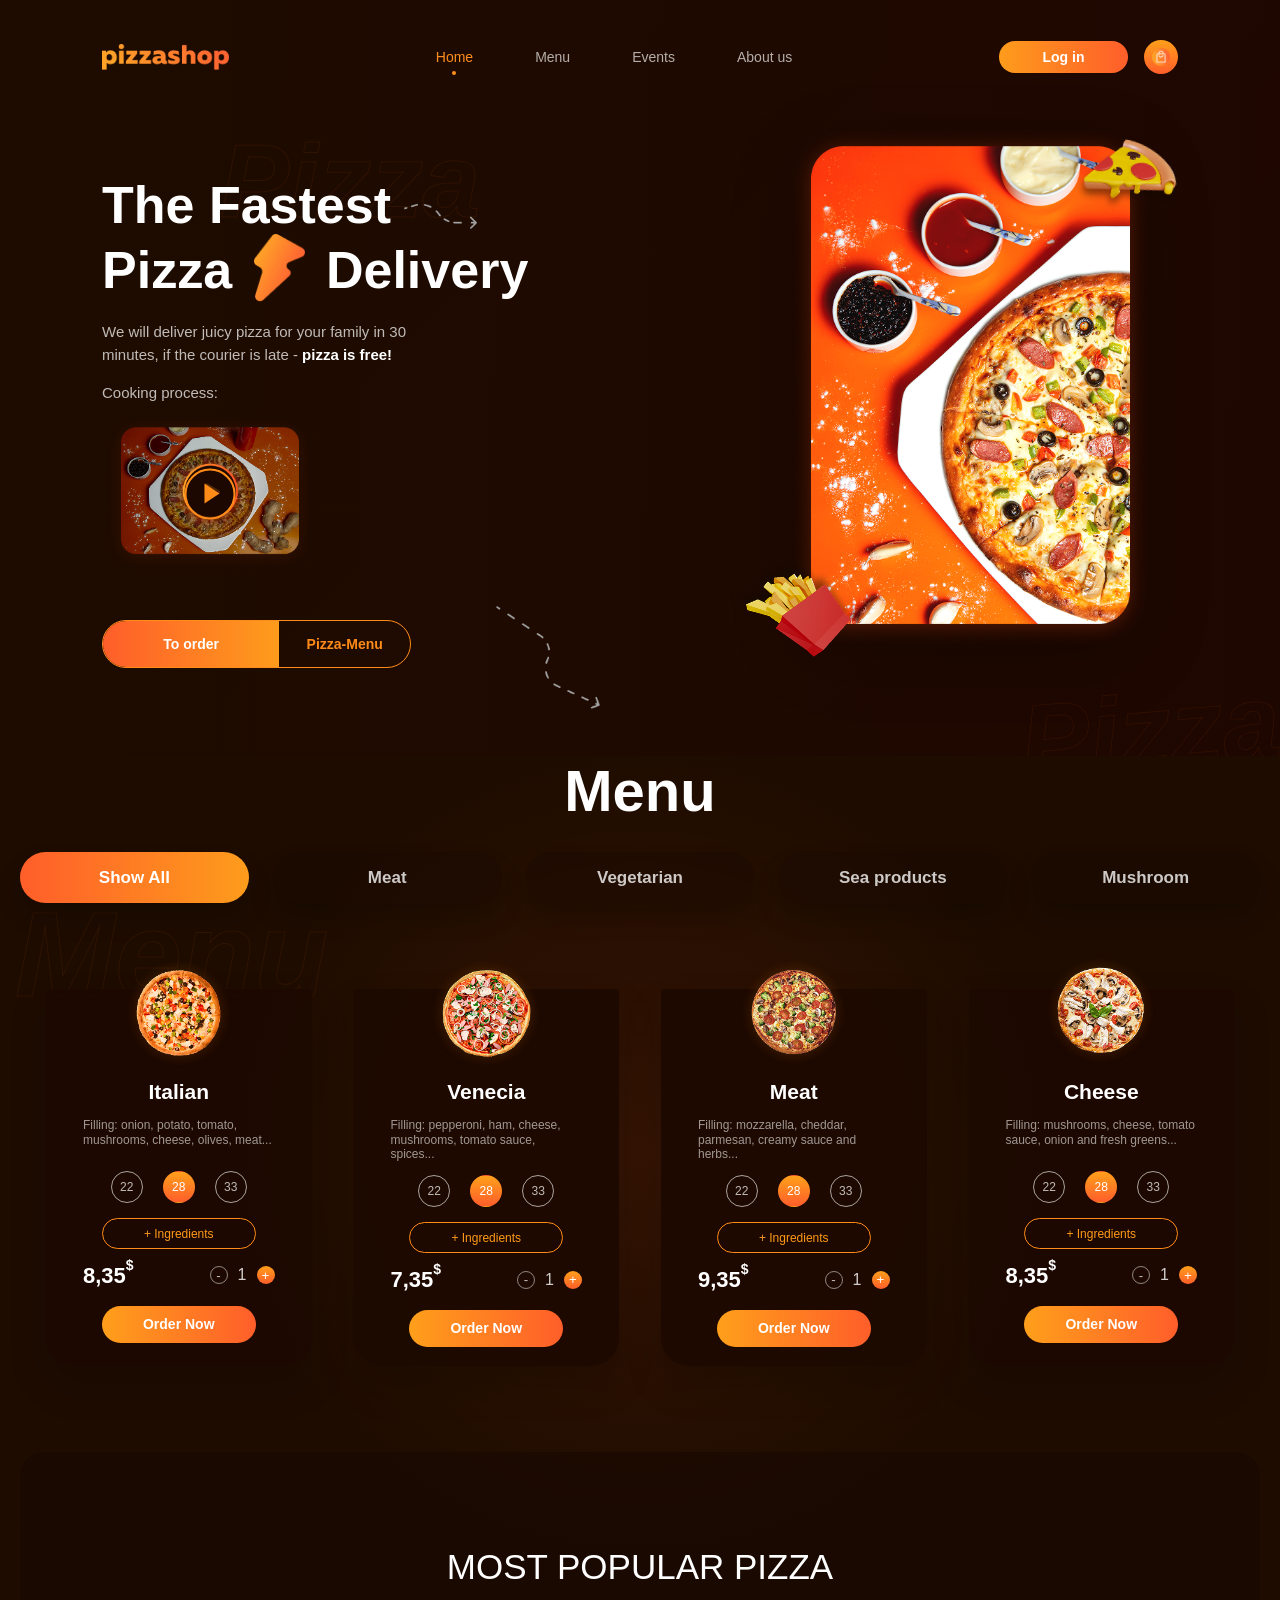
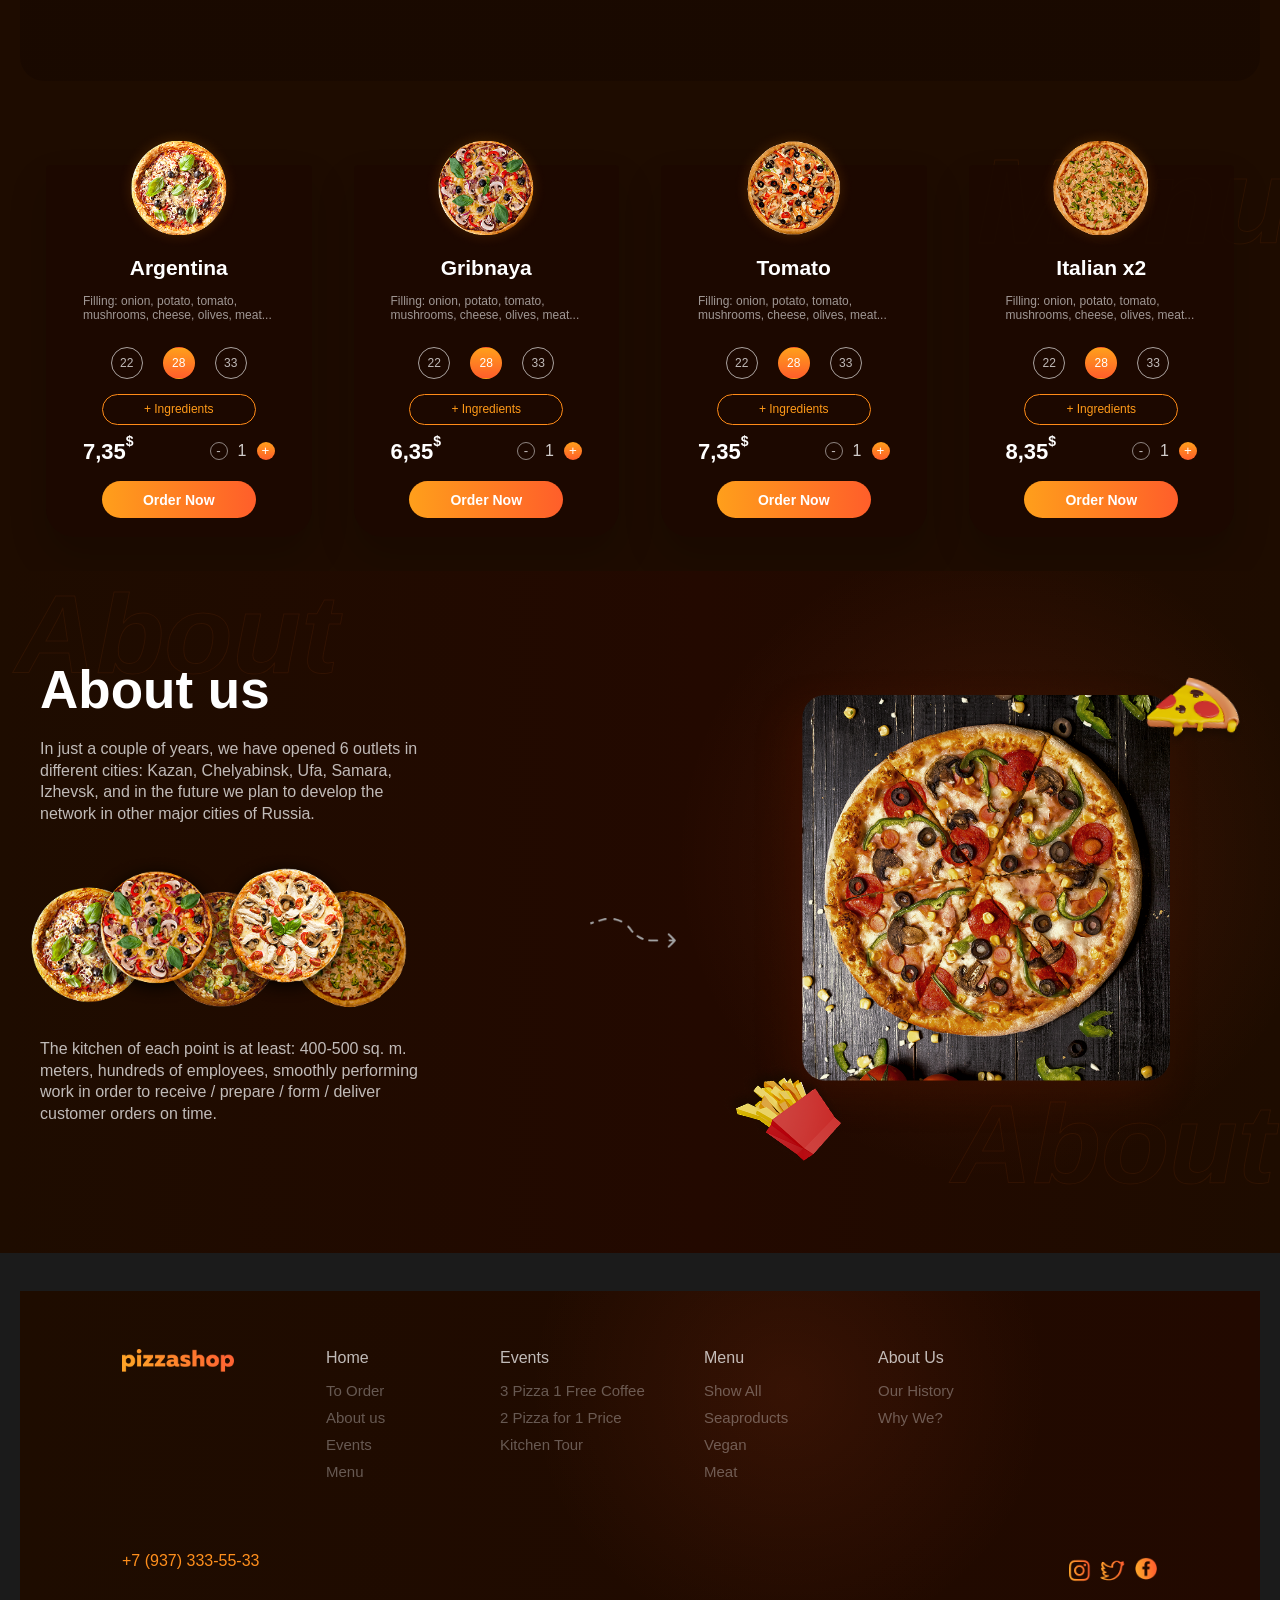
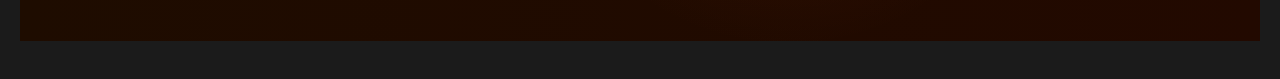
==== index.html @ 144c1cf9 "first commit" ====
<!DOCTYPE html>
<html lang="en">
<head>
    <meta charset="UTF-8">
    <meta name="viewport" content="width=device-width, initial-scale=1.0">
    <title>Pizzashop</title>
    <link rel="stylesheet" href="style.css">
</head>
<body>
    <section class="hero">
        <div class="container">
            <header class="header">
                <a href="#" aria-label="Pizzashop">
                    <img class="logo" src="img/pizzashop.png" alt="pizzashop">
                </a>

                <nav class="nav" aria-label="Main menu">
                    <a class="active" href="#">Home</a>
                    <a href="#menu">Menu</a>
                    <a href="#">Events</a>
                    <a href="#about">About us</a>
                </nav>

                <div class="actions">
                    <button class="login" type="button">Log in</button>
                    <a class="cart-btn" href="#" aria-label="Cart">
                        <img src="img/cart.png" alt="">
                    </a>
                </div>
            </header>

            <div class="hero-content">
                <div class="copy">
                    <h1>
                        The Fastest<br>
                        Pizza
                        <img class="bolt" src="img/Lightning.png" alt="">
                        Delivery
                    </h1>

                    <p class="desc">
                        We will deliver juicy pizza for your family in 30 minutes,
                        if the courier is late - <strong>pizza is free!</strong>
                    </p>

                    <p class="label">Cooking process:</p>

                    <div class="video-card">
                        <img src="img/video.png.png" alt="Cooking process preview">
                        <span class="play" aria-hidden="true"></span>
                    </div>

                    <div class="cta" aria-label="Order links">
                        <a class="primary" href="#">To order</a>
                        <a href="#">Pizza-Menu</a>
                    </div>
                </div>

                <div class="visual" aria-hidden="true">
                    <img class="banner" src="img/baner.png" alt="">
                    <img class="pizza-slice" src="img/pizza.png" alt="">
                    <img class="fries" src="img/fries.png" alt="">
                    <img class="dash-top" src="img/vector2.png" alt="">
                    <img class="dash-bottom" src="img/vector.png" alt="">
                </div>
            </div>
        </div>
    </section>

    <section class="menu" id="menu">
        <div class="container">
            <h2 class="section-title">Menu</h2>

            <div class="menu-tabs">
                <button class="menu-tab active" type="button">Show All</button>
                <button class="menu-tab" type="button">Meat</button>
                <button class="menu-tab" type="button">Vegetarian</button>
                <button class="menu-tab" type="button">Sea products</button>
                <button class="menu-tab" type="button">Mushroom</button>
            </div>

            <div class="pizza-grid">
                <article class="pizza-card">
                    <img src="img/pizza/italian.png" alt="Italian pizza">
                    <h3>Italian</h3>
                    <p>Filling: onion, potato, tomato, mushrooms, cheese, olives, meat...</p>
                    <div class="sizes">
                        <span>22</span>
                        <span class="active">28</span>
                        <span>33</span>
                    </div>
                    <button class="ingredients" type="button">+ Ingredients</button>
                    <div class="card-bottom">
                        <strong>8,35<sup>$</sup></strong>
                        <div class="quantity">
                            <button type="button">-</button>
                            <span>1</span>
                            <button class="plus" type="button">+</button>
                        </div>
                    </div>
                    <button class="order-btn" type="button">Order Now</button>
                </article>

                <article class="pizza-card">
                    <img src="img/pizza/venecia.png" alt="Venecia pizza">
                    <h3>Venecia</h3>
                    <p>Filling: pepperoni, ham, cheese, mushrooms, tomato sauce, spices...</p>
                    <div class="sizes">
                        <span>22</span>
                        <span class="active">28</span>
                        <span>33</span>
                    </div>
                    <button class="ingredients" type="button">+ Ingredients</button>
                    <div class="card-bottom">
                        <strong>7,35<sup>$</sup></strong>
                        <div class="quantity">
                            <button type="button">-</button>
                            <span>1</span>
                            <button class="plus" type="button">+</button>
                        </div>
                    </div>
                    <button class="order-btn" type="button">Order Now</button>
                </article>

                <article class="pizza-card">
                    <img src="img/pizza/meat.png" alt="Meat pizza">
                    <h3>Meat</h3>
                    <p>Filling: mozzarella, cheddar, parmesan, creamy sauce and herbs...</p>
                    <div class="sizes">
                        <span>22</span>
                        <span class="active">28</span>
                        <span>33</span>
                    </div>
                    <button class="ingredients" type="button">+ Ingredients</button>
                    <div class="card-bottom">
                        <strong>9,35<sup>$</sup></strong>
                        <div class="quantity">
                            <button type="button">-</button>
                            <span>1</span>
                            <button class="plus" type="button">+</button>
                        </div>
                    </div>
                    <button class="order-btn" type="button">Order Now</button>
                </article>

                <article class="pizza-card">
                    <img src="img/pizza/cheese.png" alt="Cheese pizza">
                    <h3>Cheese</h3>
                    <p>Filling: mushrooms, cheese, tomato sauce, onion and fresh greens...</p>
                    <div class="sizes">
                        <span>22</span>
                        <span class="active">28</span>
                        <span>33</span>
                    </div>
                    <button class="ingredients" type="button">+ Ingredients</button>
                    <div class="card-bottom">
                        <strong>8,35<sup>$</sup></strong>
                        <div class="quantity">
                            <button type="button">-</button>
                            <span>1</span>
                            <button class="plus" type="button">+</button>
                        </div>
                    </div>
                    <button class="order-btn" type="button">Order Now</button>
                </article>
            </div>

            <div class="popular-banner">
                <h2>Most Popular Pizza</h2>
            </div>

            <div class="pizza-grid pizza-grid-second">
                <article class="pizza-card">
                    <img src="img/pizza/argentina.png" alt="Argentina pizza">
                    <h3>Argentina</h3>
                    <p>Filling: onion, potato, tomato, mushrooms, cheese, olives, meat...</p>
                    <div class="sizes">
                        <span>22</span>
                        <span class="active">28</span>
                        <span>33</span>
                    </div>
                    <button class="ingredients" type="button">+ Ingredients</button>
                    <div class="card-bottom">
                        <strong>7,35<sup>$</sup></strong>
                        <div class="quantity">
                            <button type="button">-</button>
                            <span>1</span>
                            <button class="plus" type="button">+</button>
                        </div>
                    </div>
                    <button class="order-btn" type="button">Order Now</button>
                </article>

                <article class="pizza-card">
                    <img src="img/pizza/gribnaya.png" alt="Gribnaya pizza">
                    <h3>Gribnaya</h3>
                    <p>Filling: onion, potato, tomato, mushrooms, cheese, olives, meat...</p>
                    <div class="sizes">
                        <span>22</span>
                        <span class="active">28</span>
                        <span>33</span>
                    </div>
                    <button class="ingredients" type="button">+ Ingredients</button>
                    <div class="card-bottom">
                        <strong>6,35<sup>$</sup></strong>
                        <div class="quantity">
                            <button type="button">-</button>
                            <span>1</span>
                            <button class="plus" type="button">+</button>
                        </div>
                    </div>
                    <button class="order-btn" type="button">Order Now</button>
                </article>

                <article class="pizza-card">
                    <img src="img/pizza/tomato.png" alt="Tomato pizza">
                    <h3>Tomato</h3>
                    <p>Filling: onion, potato, tomato, mushrooms, cheese, olives, meat...</p>
                    <div class="sizes">
                        <span>22</span>
                        <span class="active">28</span>
                        <span>33</span>
                    </div>
                    <button class="ingredients" type="button">+ Ingredients</button>
                    <div class="card-bottom">
                        <strong>7,35<sup>$</sup></strong>
                        <div class="quantity">
                            <button type="button">-</button>
                            <span>1</span>
                            <button class="plus" type="button">+</button>
                        </div>
                    </div>
                    <button class="order-btn" type="button">Order Now</button>
                </article>

                <article class="pizza-card">
                    <img src="img/pizza/italian2.png" alt="Italian x2 pizza">
                    <h3>Italian x2</h3>
                    <p>Filling: onion, potato, tomato, mushrooms, cheese, olives, meat...</p>
                    <div class="sizes">
                        <span>22</span>
                        <span class="active">28</span>
                        <span>33</span>
                    </div>
                    <button class="ingredients" type="button">+ Ingredients</button>
                    <div class="card-bottom">
                        <strong>8,35<sup>$</sup></strong>
                        <div class="quantity">
                            <button type="button">-</button>
                            <span>1</span>
                            <button class="plus" type="button">+</button>
                        </div>
                    </div>
                    <button class="order-btn" type="button">Order Now</button>
                </article>
            </div>
        </div>
    </section>

    <section class="about" id="about">
        <div class="container about-container">
            <div class="about-copy">
                <h2>About us</h2>

                <p>
                    In just a couple of years, we have opened 6 outlets in different
                    cities: Kazan, Chelyabinsk, Ufa, Samara, Izhevsk, and in the
                    future we plan to develop the network in other major cities of Russia.
                </p>

                <img class="about-pizzas" src="img/pizzaGroup.png" alt="Pizza assortment">

                <p>
                    The kitchen of each point is at least: 400-500 sq. m. meters,
                    hundreds of employees, smoothly performing work in order to receive /
                    prepare / form / deliver customer orders on time.
                </p>
            </div>

            <div class="about-visual" aria-hidden="true">
                <img class="about-banner" src="img/baner2.png" alt="">
                <img class="about-slice" src="img/pizza.png" alt="">
                <img class="about-fries" src="img/fries.png" alt="">
                <img class="about-dash" src="img/vector2.png" alt="">
            </div>
        </div>
    </section>

    <footer class="footer">
        <div class="container footer-container">
            <div class="footer-brand">
                <a href="#" aria-label="Pizzashop">
                    <img class="footer-logo" src="img/pizzashop.png" alt="pizzashop">
                </a>
                <a class="footer-phone" href="tel:+79373335533">+7 (937) 333-55-33</a>
            </div>

            <div class="footer-column">
                <h3>Home</h3>
                <a href="#">To Order</a>
                <a href="#about">About us</a>
                <a href="#">Events</a>
                <a href="#menu">Menu</a>
            </div>

            <div class="footer-column">
                <h3>Events</h3>
                <a href="#">3 Pizza 1 Free Coffee</a>
                <a href="#">2 Pizza for 1 Price</a>
                <a href="#">Kitchen Tour</a>
            </div>

            <div class="footer-column">
                <h3>Menu</h3>
                <a href="#menu">Show All</a>
                <a href="#menu">Seaproducts</a>
                <a href="#menu">Vegan</a>
                <a href="#menu">Meat</a>
            </div>

            <div class="footer-column">
                <h3>About Us</h3>
                <a href="#about">Our History</a>
                <a href="#about">Why We?</a>
            </div>

            <img class="footer-social" src="img/social.png" alt="Instagram, Twitter and Facebook">
        </div>
    </footer>
</body>
</html>
---- style.css ----
* {
    box-sizing: border-box;
    margin: 0;
    padding: 0;
}

body {
    min-height: 100vh;
    color: #fff;
    font-family: "Segoe UI", Arial, sans-serif;
    background:
        radial-gradient(circle at 72% 34%, rgba(255, 82, 42, 0.18), transparent 28%),
        linear-gradient(90deg, #1e0c00 0%, #220900 52%, #1e0d00 100%);
}

a {
    color: inherit;
    text-decoration: none;
}

.hero {
    position: relative;
    min-height: 756px;
    overflow: hidden;
    background:
        linear-gradient(90deg, rgba(30, 12, 0, 0.98), rgba(30, 7, 0, 0.92)),
        linear-gradient(135deg, #1e0c00 0%, #260900 70%, #160700 100%);
}

.hero::before,
.hero::after {
    content: "Pizza";
    position: absolute;
    z-index: 0;
    color: transparent;
    font-size: 104px;
    font-style: italic;
    font-weight: 800;
    letter-spacing: 0;
    -webkit-text-stroke: 1px rgba(255, 116, 28, 0.08);
    text-stroke: 1px rgba(255, 116, 28, 0.08);
    pointer-events: none;
}

.hero::before {
    top: 122px;
    left: calc(50% - 420px);
}

.hero::after {
    right: calc(50% - 640px);
    bottom: -35px;
    transform: rotate(-5deg);
}

.container {
    position: relative;
    z-index: 1;
    width: min(100% - 40px, 1253px);
    margin: 0 auto;
    padding: 34px 0 0;
}

.hero .container {
    padding: 40px 82px 0;
}

.header {
    display: flex;
    align-items: center;
    justify-content: space-between;
    gap: 28px;
    margin-bottom: 92px;
}

.logo {
    width: 127px;
    height: auto;
    display: block;
}

.nav {
    display: flex;
    align-items: center;
    gap: 62px;
    color: rgba(255, 255, 255, 0.67);
    font-size: 14px;
}

.nav a {
    position: relative;
    transition: color 0.2s ease;
}

.nav a:hover,
.nav a.active {
    color: #ff8f1c;
}

.nav a.active::after {
    content: "";
    position: absolute;
    left: 50%;
    bottom: -10px;
    width: 4px;
    height: 4px;
    border-radius: 50%;
    background: #ff8f1c;
    transform: translateX(-50%);
}

.actions {
    display: flex;
    align-items: center;
    gap: 16px;
}

.login {
    width: 129px;
    height: 32px;
    border: 0;
    border-radius: 999px;
    color: #fff;
    font-size: 14px;
    font-weight: 700;
    background: linear-gradient(90deg, #fe9c1c 0%, #ff5e2a 100%);
    cursor: pointer;
}

.cart-btn {
    display: grid;
    place-items: center;
    width: 34px;
    height: 34px;
    border-radius: 50%;
    background: linear-gradient(180deg, #ff9f1b 0%, #ff5e2a 100%);
}

.cart-btn img {
    width: 18px;
    height: 18px;
}

.hero-content {
    display: grid;
    grid-template-columns: 600px 522px;
    align-items: start;
    justify-content: space-between;
    gap: 20px;
}

.copy {
    padding-top: 10px;
}

h1 {
    max-width: 500px;
    margin-bottom: 20px;
    font-size: 52px;
    line-height: 1.12;
    font-weight: 900;
    letter-spacing: 0;
}

.bolt {
    width: 51px;
    margin: 0 7px -13px;
    vertical-align: baseline;
}

.desc {
    width: 335px;
    margin-bottom: 18px;
    color: rgba(255, 255, 255, 0.72);
    font-size: 15px;
    line-height: 1.55;
}

.desc strong {
    color: #fff;
    font-weight: 700;
}

.label {
    margin-bottom: 10px;
    color: rgba(255, 255, 255, 0.72);
    font-size: 15px;
}

.video-card {
    position: relative;
    width: 216px;
    margin-left: 0;
    margin-bottom: 44px;
}

.video-card img {
    display: block;
    width: 216px;
    height: auto;
}

.play {
    position: absolute;
    left: 50%;
    top: 50%;
    display: grid;
    place-items: center;
    width: 51px;
    height: 51px;
    border: 2px solid #ff8b18;
    border-radius: 50%;
    background: rgba(28, 8, 0, 0.76);
    transform: translate(-50%, -50%);
}

.play::before {
    content: "";
    width: 0;
    height: 0;
    margin-left: 4px;
    border-top: 10px solid transparent;
    border-bottom: 10px solid transparent;
    border-left: 15px solid #ff8b18;
}

.cta {
    display: flex;
    width: 309px;
    height: 48px;
    border: 1px solid #ff8b18;
    border-radius: 999px;
    overflow: hidden;
    color: #ff8b18;
    font-size: 14px;
    font-weight: 700;
}

.cta a {
    display: grid;
    place-items: center;
    flex: 1;
}

.cta .primary {
    flex: 1.35;
    color: #fff;
    background: linear-gradient(90deg, #ff5e2a 0%, #fe9c1c 100%);
}

.visual {
    position: relative;
    top: -40px;
    width: 522px;
    min-height: 585px;
    justify-self: end;
}

.banner {
    position: absolute;
    top: 0;
    left: 66px;
    width: 365px;
    height: auto;
    object-fit: contain;
    object-position: center top;
    border-radius: 28px;
    filter: drop-shadow(0 18px 36px rgba(0, 0, 0, 0.35));
}

.pizza-slice {
    position: absolute;
    top: -32px;
    right: 45px;
    width: 142px;
    transform: rotate(10deg);
}

.fries {
    position: absolute;
    left: -6px;
    bottom: 27px;
    width: 154px;
    transform: rotate(-22deg);
}

.dash-top,
.dash-bottom {
    position: absolute;
    pointer-events: none;
}

.dash-top {
    top: 78px;
    left: -318px;
    width: 73px;
}

.dash-bottom {
    left: -226px;
    bottom: 2px;
    width: 104px;
}

.menu {
    position: relative;
    overflow: hidden;
    padding: 0 0 34px;
    background:
        radial-gradient(circle at 50% 28%, rgba(255, 94, 42, 0.1), transparent 34%),
        #1e0c00;
}

.menu::before,
.menu::after {
    position: absolute;
    color: transparent;
    font-size: 120px;
    font-style: italic;
    font-weight: 800;
    line-height: 1;
    -webkit-text-stroke: 1px rgba(255, 116, 28, 0.08);
    text-stroke: 1px rgba(255, 116, 28, 0.08);
    pointer-events: none;
}

.menu::before {
    content: "Menu";
    top: 138px;
    left: calc(50% - 625px);
}

.menu::after {
    content: "Menu";
    right: calc(50% - 650px);
    bottom: 310px;
}

.menu .container {
    padding-top: 6px;
}

.section-title {
    position: relative;
    margin-bottom: 32px;
    text-align: center;
    font-size: 58px;
    line-height: 1;
    font-weight: 900;
}

.menu-tabs {
    position: relative;
    display: flex;
    justify-content: space-between;
    gap: 24px;
    margin-bottom: 86px;
}

.menu-tab {
    flex: 1;
    height: 51px;
    padding: 0 22px;
    border: 0;
    border-radius: 26px;
    color: rgba(255, 255, 255, 0.78);
    font-size: 17px;
    font-weight: 700;
    background: rgba(25, 8, 2, 0.42);
    box-shadow: 0 15px 24px rgba(0, 0, 0, 0.18);
    cursor: pointer;
}

.menu-tab.active {
    color: #fff;
    background: linear-gradient(90deg, #ff5e2a 0%, #fe9c1c 100%);
}

.pizza-grid {
    position: relative;
    display: grid;
    grid-template-columns: repeat(4, 1fr);
    gap: 42px;
    padding: 0 26px;
}

.popular-banner {
    position: relative;
    height: 229px;
    margin: 86px auto 84px;
    overflow: hidden;
    border-radius: 24px;
    background:
        linear-gradient(rgba(20, 6, 0, 0.47), rgba(20, 6, 0, 0.47)),
        url("img/paralax.png") center / cover fixed;
}

.popular-banner h2 {
    position: absolute;
    left: 0;
    right: 0;
    top: 50%;
    color: #fff;
    text-align: center;
    text-transform: uppercase;
    font-size: 35px;
    line-height: 1;
    font-weight: 500;
    letter-spacing: 0;
    transform: translateY(-50%);
}

.pizza-grid-second {
    margin-top: 0;
}

.about {
    position: relative;
    overflow: hidden;
    padding: 58px 0 70px;
    background:
        radial-gradient(circle at 78% 42%, rgba(255, 94, 42, 0.13), transparent 30%),
        linear-gradient(90deg, #1e0c00 0%, #230900 55%, #1e0c00 100%);
}

.about::before,
.about::after {
    content: "About";
    position: absolute;
    color: transparent;
    font-size: 112px;
    font-style: italic;
    font-weight: 800;
    line-height: 1;
    -webkit-text-stroke: 1px rgba(255, 116, 28, 0.08);
    text-stroke: 1px rgba(255, 116, 28, 0.08);
    pointer-events: none;
}

.about::before {
    top: 8px;
    left: calc(50% - 625px);
}

.about::after {
    right: calc(50% - 635px);
    bottom: 52px;
}

.about-container {
    display: grid;
    grid-template-columns: 430px 560px;
    align-items: start;
    justify-content: space-between;
    gap: 70px;
}

.about-copy {
    position: relative;
    z-index: 1;
    padding-left: 20px;
}

.about-copy h2 {
    margin-bottom: 22px;
    font-size: 53px;
    line-height: 1;
    font-weight: 900;
}

.about-copy p {
    width: 390px;
    color: rgba(255, 255, 255, 0.72);
    font-size: 16px;
    line-height: 1.35;
}

.about-pizzas {
    display: block;
    width: 385px;
    margin: 24px 0 24px -18px;
}

.about-visual {
    position: relative;
    z-index: 1;
    min-height: 520px;
}

.about-banner {
    position: absolute;
    top: 0;
    right: 54px;
    width: 460px;
    height: auto;
    display: block;
}

.about-slice {
    position: absolute;
    top: -31px;
    right: -2px;
    width: 142px;
    transform: rotate(10deg);
}

.about-fries {
    position: absolute;
    left: 6px;
    bottom: -5px;
    width: 154px;
    transform: rotate(-22deg);
}

.about-dash {
    position: absolute;
    left: -110px;
    top: 255px;
    width: 86px;
}

.pizza-card {
    position: relative;
    min-height: 355px;
    padding: 90px 37px 19px;
    border-radius: 4px 4px 28px 28px;
    text-align: center;
    background: rgba(28, 8, 1, 0.88);
    box-shadow: 0 20px 38px rgba(0, 0, 0, 0.16);
}

.pizza-card > img {
    position: absolute;
    left: 50%;
    top: -40px;
    width: 126px;
    height: 126px;
    object-fit: contain;
    transform: translateX(-50%);
}

.pizza-card h3 {
    margin-bottom: 14px;
    font-size: 21px;
    line-height: 1.2;
}

.pizza-card p {
    min-height: 39px;
    margin-bottom: 14px;
    color: rgba(255, 255, 255, 0.58);
    font-size: 12px;
    line-height: 1.2;
    text-align: left;
}

.sizes {
    display: flex;
    justify-content: center;
    gap: 20px;
    margin-bottom: 15px;
}

.sizes span {
    display: grid;
    place-items: center;
    width: 32px;
    height: 32px;
    border: 1px solid rgba(255, 255, 255, 0.62);
    border-radius: 50%;
    color: rgba(255, 255, 255, 0.72);
    background: transparent;
    font-size: 12px;
    font-weight: 500;
}

.sizes span.active {
    color: #fff;
    border-color: transparent;
    background: linear-gradient(180deg, #ff9f1b 0%, #ff5e2a 100%);
}

.ingredients {
    width: 154px;
    height: 31px;
    margin-bottom: 14px;
    border: 1px solid #ff8b18;
    border-radius: 999px;
    color: #ff9a18;
    font-size: 12px;
    background: transparent;
    cursor: pointer;
}

.card-bottom {
    display: flex;
    align-items: center;
    justify-content: space-between;
    gap: 12px;
    margin-bottom: 18px;
}

.card-bottom strong {
    font-size: 22px;
    line-height: 1;
}

.card-bottom sup {
    top: -0.35em;
    position: relative;
    font-size: 14px;
}

.quantity {
    display: flex;
    align-items: center;
    gap: 10px;
    color: rgba(255, 255, 255, 0.8);
    font-size: 16px;
}

.quantity button {
    display: grid;
    place-items: center;
    width: 18px;
    height: 18px;
    padding: 0;
    border: 1px solid rgba(255, 255, 255, 0.5);
    border-radius: 50%;
    color: rgba(255, 255, 255, 0.75);
    line-height: 1;
    background: transparent;
    cursor: pointer;
}

.quantity .plus {
    border: 0;
    color: #fff;
    background: linear-gradient(180deg, #ff9f1b 0%, #ff5e2a 100%);
}

.order-btn {
    width: 154px;
    height: 37px;
    border: 0;
    border-radius: 999px;
    color: #fff;
    font-size: 14px;
    font-weight: 700;
    background: linear-gradient(90deg, #ff9f1b 0%, #ff5e2a 100%);
    cursor: pointer;
}

.footer {
    padding: 38px 0;
    background: #1b1b1b;
}

.footer-container {
    position: relative;
    display: grid;
    grid-template-columns: 150px 120px 150px 120px 130px;
    gap: 54px;
    align-items: start;
    min-height: 350px;
    padding: 58px 102px 52px;
    background:
        radial-gradient(circle at 62% 28%, rgba(255, 94, 42, 0.1), transparent 32%),
        linear-gradient(90deg, #1e0c00 0%, #220900 100%);
}

.footer-brand {
    display: flex;
    min-height: 220px;
    flex-direction: column;
    justify-content: space-between;
}

.footer-logo {
    display: block;
    width: 112px;
    height: auto;
}

.footer-phone {
    color: #ff8f1c;
    font-size: 16px;
    line-height: 1;
}

.footer-column {
    display: flex;
    flex-direction: column;
    gap: 12px;
}

.footer-column h3 {
    margin-bottom: 4px;
    color: rgba(255, 255, 255, 0.72);
    font-size: 16px;
    font-weight: 500;
}

.footer-column a {
    color: rgba(255, 255, 255, 0.32);
    font-size: 15px;
    line-height: 1;
    transition: color 0.2s ease;
}

.footer-column a:hover {
    color: #ff8f1c;
}

.footer-social {
    position: absolute;
    right: 103px;
    bottom: 57px;
    width: 88px;
    height: auto;
}

@media (max-width: 900px) {
    .container {
        width: min(100% - 32px, 720px);
    }

    .hero .container {
        padding: 28px 0 0;
    }

    .header {
        gap: 18px;
    }

    .nav {
        gap: 26px;
    }

    .hero-content {
        grid-template-columns: 1fr;
        gap: 36px;
    }

    .visual {
        top: 0;
        width: min(100%, 522px);
        margin: 0 auto;
    }

    .pizza-grid {
        grid-template-columns: repeat(2, 1fr);
        row-gap: 78px;
    }

    .popular-banner {
        height: 190px;
        margin: 78px auto 78px;
    }

    .menu-tabs {
        flex-wrap: wrap;
    }

    .about-container {
        grid-template-columns: 1fr;
        gap: 40px;
    }

    .about-copy {
        padding-left: 0;
    }

    .about-copy p {
        width: min(100%, 430px);
    }

    .about-visual {
        width: min(100%, 560px);
        min-height: 500px;
        margin: 0 auto;
    }

    .footer-container {
        grid-template-columns: repeat(2, 1fr);
        gap: 32px;
        padding: 44px 36px 90px;
    }

    .footer-brand {
        min-height: 150px;
    }

    .footer-social {
        right: 36px;
        bottom: 42px;
    }
}

@media (max-width: 620px) {
    .hero {
        min-height: auto;
        padding-bottom: 64px;
    }

    .container {
        padding-top: 22px;
    }

    .hero .container {
        padding: 22px 0 0;
    }

    .header {
        flex-wrap: wrap;
        margin-bottom: 42px;
    }

    .nav {
        order: 3;
        width: 100%;
        justify-content: space-between;
    }

    h1 {
        font-size: 36px;
    }

    .desc {
        width: min(100%, 306px);
    }

    .video-card,
    .video-card img {
        width: 188px;
    }

    .visual {
        min-height: 430px;
    }

    .banner {
        width: 260px;
        height: 390px;
        left: 50%;
        right: auto;
        transform: translateX(-50%);
    }

    .pizza-slice {
        right: 4px;
    }

    .fries {
        left: 6px;
    }

    .dash-top,
    .dash-bottom {
        display: none;
    }

    .section-title {
        font-size: 38px;
    }

    .pizza-grid {
        grid-template-columns: 1fr;
        row-gap: 76px;
    }

    .popular-banner {
        height: 150px;
        margin: 68px auto 74px;
        border-radius: 18px;
    }

    .popular-banner h2 {
        font-size: 25px;
    }

    .menu-tab {
        min-width: 0;
        width: calc(50% - 9px);
        padding: 0 12px;
    }

    .about {
        padding-top: 48px;
    }

    .about-copy h2 {
        font-size: 40px;
    }

    .about-pizzas {
        width: min(100%, 385px);
        margin-left: 0;
    }

    .about-visual {
        min-height: 380px;
    }

    .about-banner {
        right: 0;
        width: min(100%, 420px);
    }

    .about-slice {
        right: -4px;
        width: 110px;
    }

    .about-fries {
        left: 0;
        width: 120px;
    }

    .about-dash {
        display: none;
    }

    .footer {
        padding: 24px 0;
    }

    .footer-container {
        grid-template-columns: 1fr;
        min-height: auto;
        padding: 36px 26px 92px;
    }

    .footer-brand {
        min-height: 112px;
    }

    .footer-social {
        left: 26px;
        right: auto;
        bottom: 36px;
    }
}
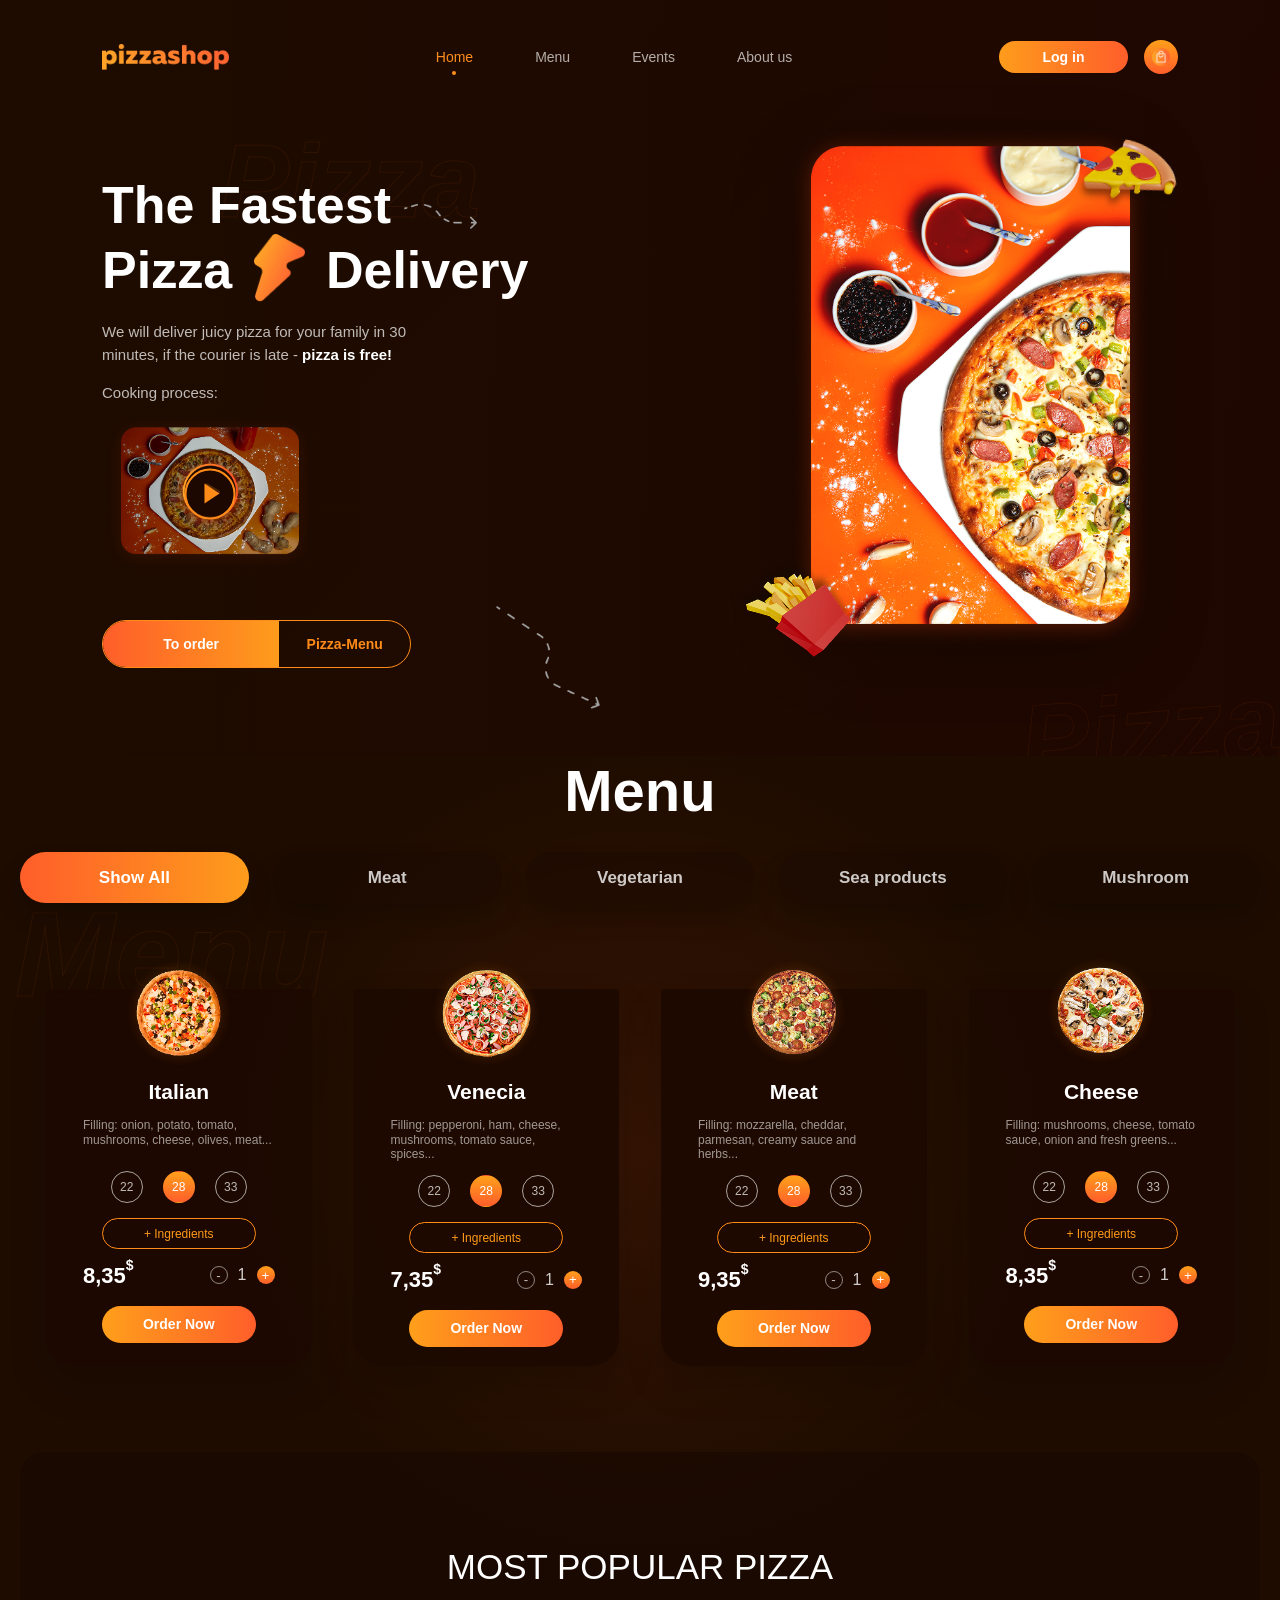
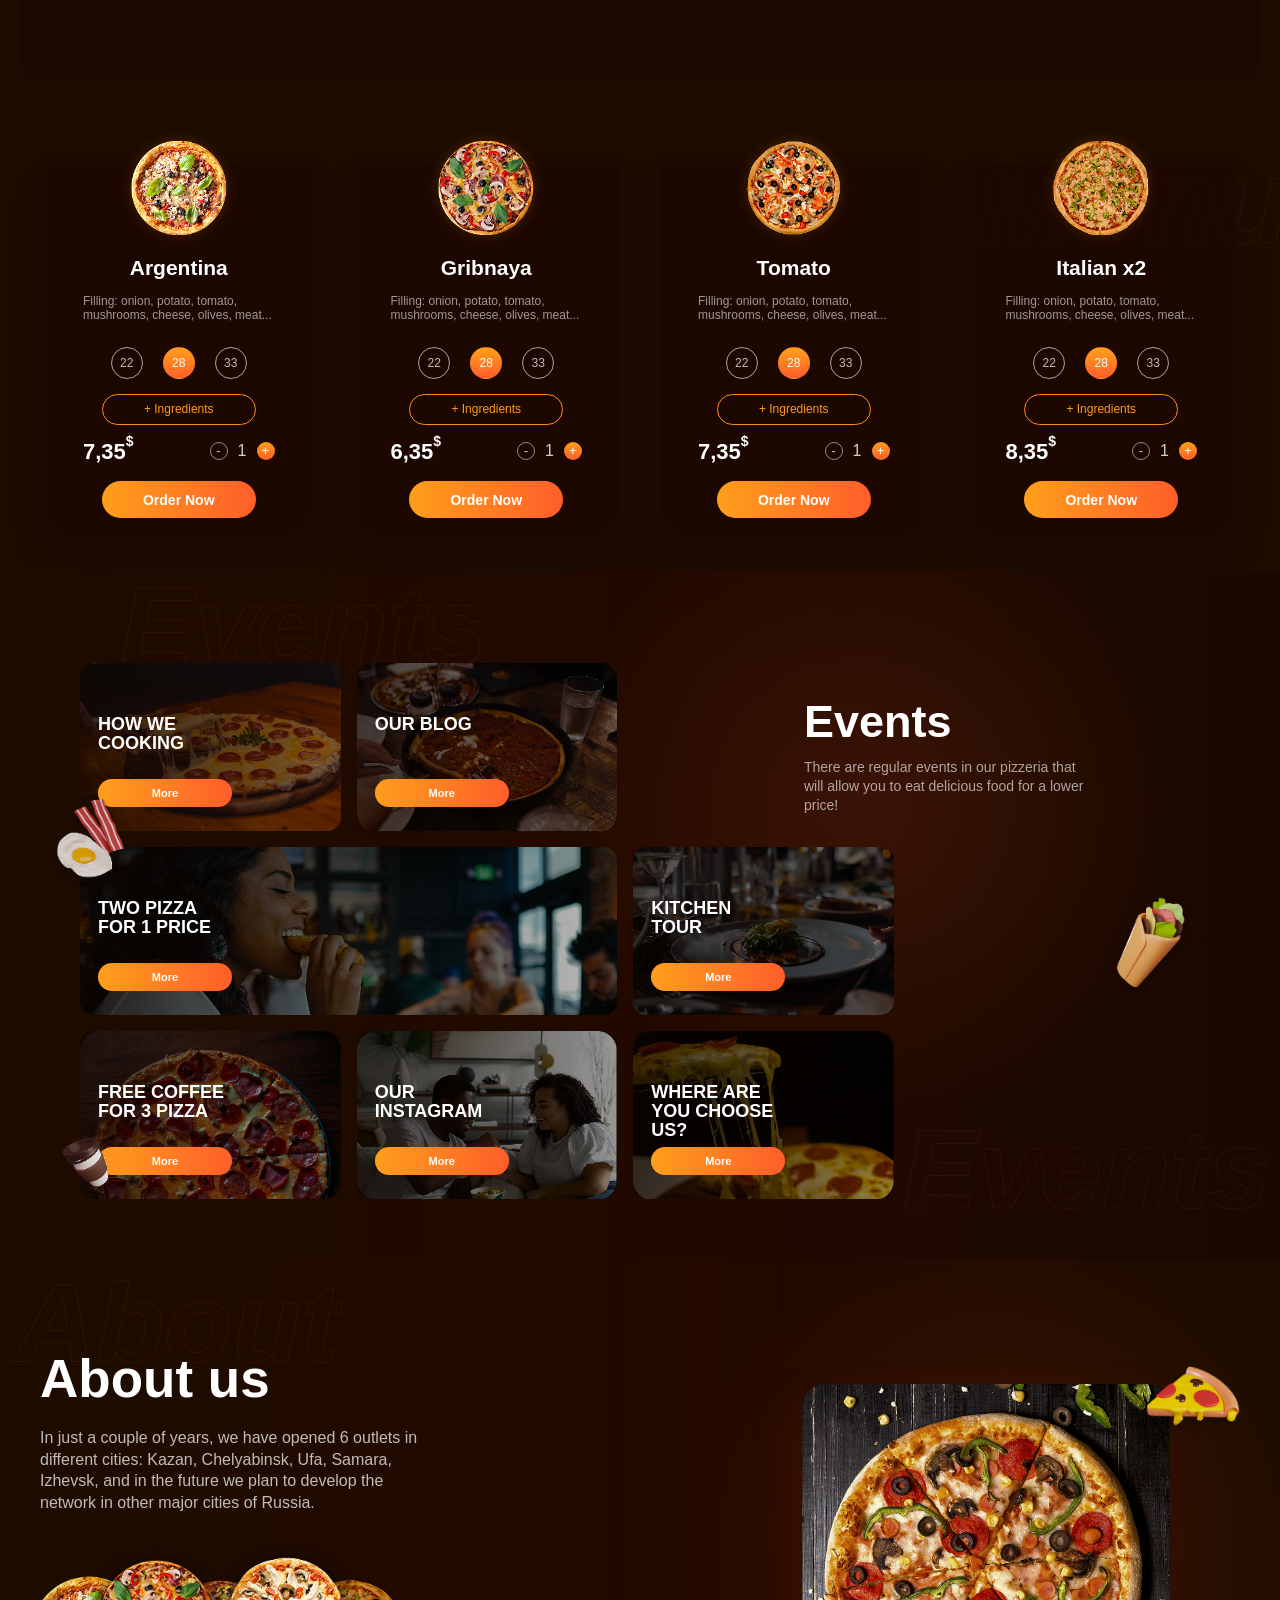
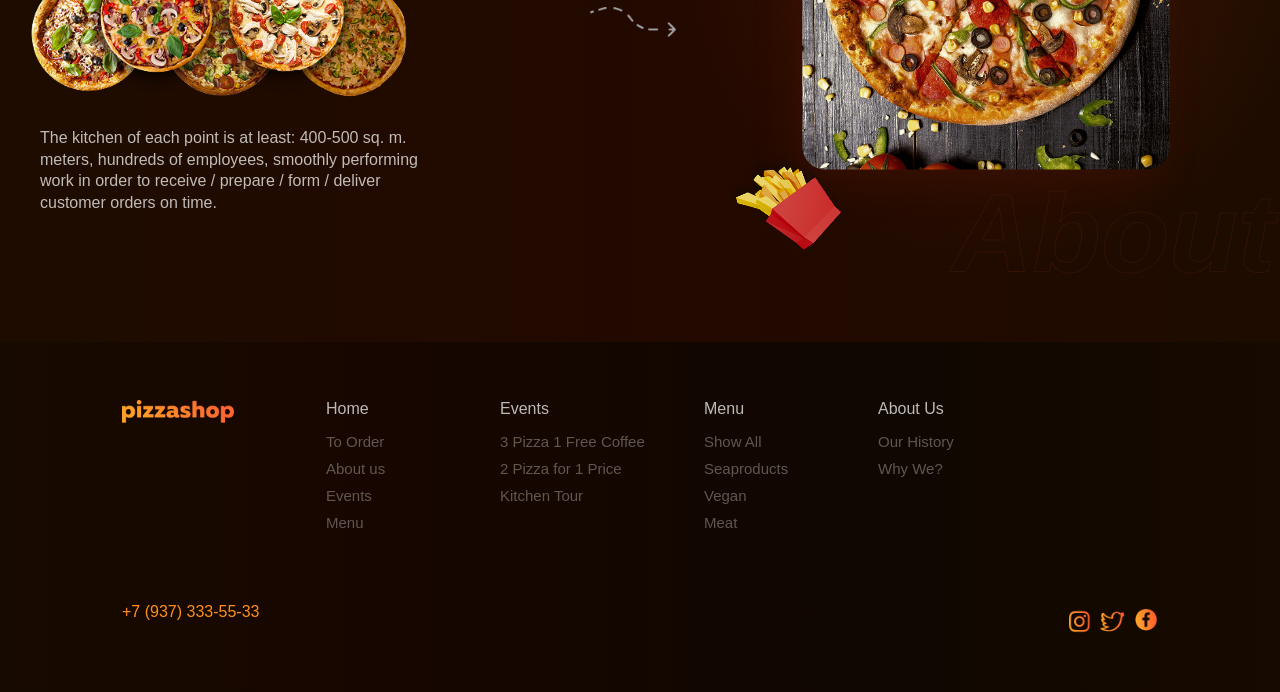
==== commit f004ca93: "add events" ====
--- a/index.html
+++ b/index.html
@@ -17,7 +17,7 @@
                 <nav class="nav" aria-label="Main menu">
                     <a class="active" href="#">Home</a>
                     <a href="#menu">Menu</a>
-                    <a href="#">Events</a>
+                    <a href="#events">Events</a>
                     <a href="#about">About us</a>
                 </nav>
 
@@ -257,6 +257,66 @@
         </div>
     </section>
 
+    <section class="events" id="events">
+        <div class="container events-container">
+            <div class="events-grid">
+                <article class="event-card event-card-small">
+                    <img src="img/events/1.png" alt="">
+                    <h3>How we<br>cooking</h3>
+                    <a href="#">More</a>
+                </article>
+
+                <article class="event-card event-card-small">
+                    <img src="img/events/2.png" alt="">
+                    <h3>Our blog</h3>
+                    <a href="#">More</a>
+                </article>
+
+                <article class="event-card event-card-wide">
+                    <img src="img/events/3.png" alt="">
+                    <h3>Two pizza<br>for 1 price</h3>
+                    <a href="#">More</a>
+                </article>
+
+                <article class="event-card event-card-wide">
+                    <img src="img/events/4.png" alt="">
+                    <h3>Kitchen<br>tour</h3>
+                    <a href="#">More</a>
+                </article>
+
+                <article class="event-card">
+                    <img src="img/events/5.png" alt="">
+                    <h3>Free coffee<br>for 3 pizza</h3>
+                    <a href="#">More</a>
+                </article>
+
+                <article class="event-card">
+                    <img src="img/events/6.png" alt="">
+                    <h3>Our<br>instagram</h3>
+                    <a href="#">More</a>
+                </article>
+
+                <article class="event-card">
+                    <img src="img/events/7.png" alt="">
+                    <h3>Where are<br>you choose<br>us?</h3>
+                    <a href="#">More</a>
+                </article>
+            </div>
+
+            <div class="events-info">
+                <h2>Events</h2>
+                <p>
+                    There are regular events in our pizzeria that will allow you to
+                    eat delicious food for a lower price!
+                </p>
+            </div>
+
+            <img class="events-egg" src="img/events/egg and bacon.png" alt="">
+            <img class="events-burrito" src="img/events/buritto.png" alt="">
+            <img class="events-coffee" src="img/events/cofee.png" alt="">
+        </div>
+    </section>
+
     <section class="about" id="about">
         <div class="container about-container">
             <div class="about-copy">
--- a/style.css
+++ b/style.css
@@ -423,6 +423,188 @@
         linear-gradient(90deg, #1e0c00 0%, #230900 55%, #1e0c00 100%);
 }
 
+.events {
+    position: relative;
+    overflow: hidden;
+    padding: 58px 0 46px;
+    background:
+        radial-gradient(circle at 68% 34%, rgba(255, 94, 42, 0.12), transparent 32%),
+        linear-gradient(90deg, #1e0c00 0%, #220900 55%, #1a0900 100%);
+}
+
+.events::before,
+.events::after {
+    content: "Events";
+    position: absolute;
+    color: transparent;
+    font-size: 112px;
+    font-style: italic;
+    font-weight: 800;
+    line-height: 1;
+    -webkit-text-stroke: 1px rgba(255, 116, 28, 0.08);
+    text-stroke: 1px rgba(255, 116, 28, 0.08);
+    pointer-events: none;
+}
+
+.events::before {
+    top: 0;
+    left: calc(50% - 520px);
+}
+
+.events::after {
+    right: calc(50% - 630px);
+    bottom: 34px;
+}
+
+.events-container {
+    position: relative;
+    min-height: 585px;
+}
+
+.events-grid {
+    position: relative;
+    z-index: 1;
+    display: grid;
+    grid-template-columns: repeat(3, 1fr);
+    gap: 16px;
+    width: 814px;
+    margin-left: 60px;
+}
+
+.event-card {
+    position: relative;
+    height: 168px;
+    overflow: hidden;
+    border-radius: 14px;
+    background: #1c0801;
+}
+
+.event-card::after {
+    content: "";
+    position: absolute;
+    inset: 0;
+    background: linear-gradient(90deg, rgba(12, 4, 0, 0.64), rgba(12, 4, 0, 0.18));
+}
+
+.event-card img {
+    width: 100%;
+    height: 100%;
+    display: block;
+    object-fit: cover;
+}
+
+.event-card h3 {
+    position: absolute;
+    z-index: 1;
+    left: 18px;
+    top: 52px;
+    color: #fff;
+    text-transform: uppercase;
+    font-size: 18px;
+    line-height: 1.05;
+    font-weight: 800;
+}
+
+.event-card a {
+    position: absolute;
+    z-index: 1;
+    left: 18px;
+    bottom: 24px;
+    display: grid;
+    place-items: center;
+    width: 134px;
+    height: 28px;
+    border-radius: 999px;
+    color: #fff;
+    font-size: 11px;
+    font-weight: 700;
+    background: linear-gradient(90deg, #ff9f1b 0%, #ff5e2a 100%);
+}
+
+.event-card:nth-child(1) {
+    grid-column: 1;
+    grid-row: 1;
+}
+
+.event-card:nth-child(2) {
+    grid-column: 2;
+    grid-row: 1;
+}
+
+.event-card:nth-child(3) {
+    grid-column: 1 / 3;
+    grid-row: 2;
+}
+
+.event-card:nth-child(4) {
+    grid-column: 3;
+    grid-row: 2;
+}
+
+.event-card:nth-child(5) {
+    grid-column: 1;
+    grid-row: 3;
+}
+
+.event-card:nth-child(6) {
+    grid-column: 2;
+    grid-row: 3;
+}
+
+.event-card:nth-child(7) {
+    grid-column: 3;
+    grid-row: 3;
+}
+
+.events-info {
+    position: absolute;
+    z-index: 1;
+    top: 70px;
+    right: 126px;
+    width: 330px;
+}
+
+.events-info h2 {
+    margin-bottom: 14px;
+    color: #fff;
+    font-size: 45px;
+    line-height: 1;
+    font-weight: 900;
+}
+
+.events-info p {
+    width: 280px;
+    color: rgba(255, 255, 255, 0.62);
+    font-size: 14px;
+    line-height: 1.35;
+}
+
+.events-egg,
+.events-burrito,
+.events-coffee {
+    position: absolute;
+    z-index: 2;
+    pointer-events: none;
+}
+
+.events-egg {
+    left: 24px;
+    top: 153px;
+    width: 111px;
+}
+
+.events-burrito {
+    right: 60px;
+    top: 245px;
+    width: 120px;
+}
+
+.events-coffee {
+    left: 30px;
+    bottom: 12px;
+    width: 92px;
+}
+
 .about::before,
 .about::after {
     content: "About";
@@ -652,8 +834,9 @@
 }
 
 .footer {
-    padding: 38px 0;
-    background: #1b1b1b;
+    padding: 0;
+    background:
+        linear-gradient(90deg, #170a00 0%, #170600 31%, #0f0700 69%, #170a00 100%);
 }
 
 .footer-container {
@@ -664,9 +847,6 @@
     align-items: start;
     min-height: 350px;
     padding: 58px 102px 52px;
-    background:
-        radial-gradient(circle at 62% 28%, rgba(255, 94, 42, 0.1), transparent 32%),
-        linear-gradient(90deg, #1e0c00 0%, #220900 100%);
 }
 
 .footer-brand {
@@ -779,6 +959,39 @@
         width: min(100%, 560px);
         min-height: 500px;
         margin: 0 auto;
+    }
+
+    .events-container {
+        min-height: auto;
+    }
+
+    .events-grid {
+        grid-template-columns: repeat(2, 1fr);
+        width: 100%;
+        margin-left: 0;
+    }
+
+    .event-card:nth-child(n) {
+        grid-column: auto;
+        grid-row: auto;
+    }
+
+    .events-info {
+        position: relative;
+        top: auto;
+        right: auto;
+        width: auto;
+        margin-bottom: 30px;
+    }
+
+    .events-info p {
+        width: min(100%, 360px);
+    }
+
+    .events-egg,
+    .events-burrito,
+    .events-coffee {
+        display: none;
     }
 
     .footer-container {
@@ -921,8 +1134,22 @@
         display: none;
     }
 
-    .footer {
-        padding: 24px 0;
+    .events {
+        padding: 48px 0;
+    }
+
+    .events-grid {
+        grid-template-columns: 1fr;
+    }
+
+    .event-card,
+    .event-card-small {
+        height: 165px;
+        min-height: 165px;
+    }
+
+    .events-info h2 {
+        font-size: 40px;
     }
 
     .footer-container {
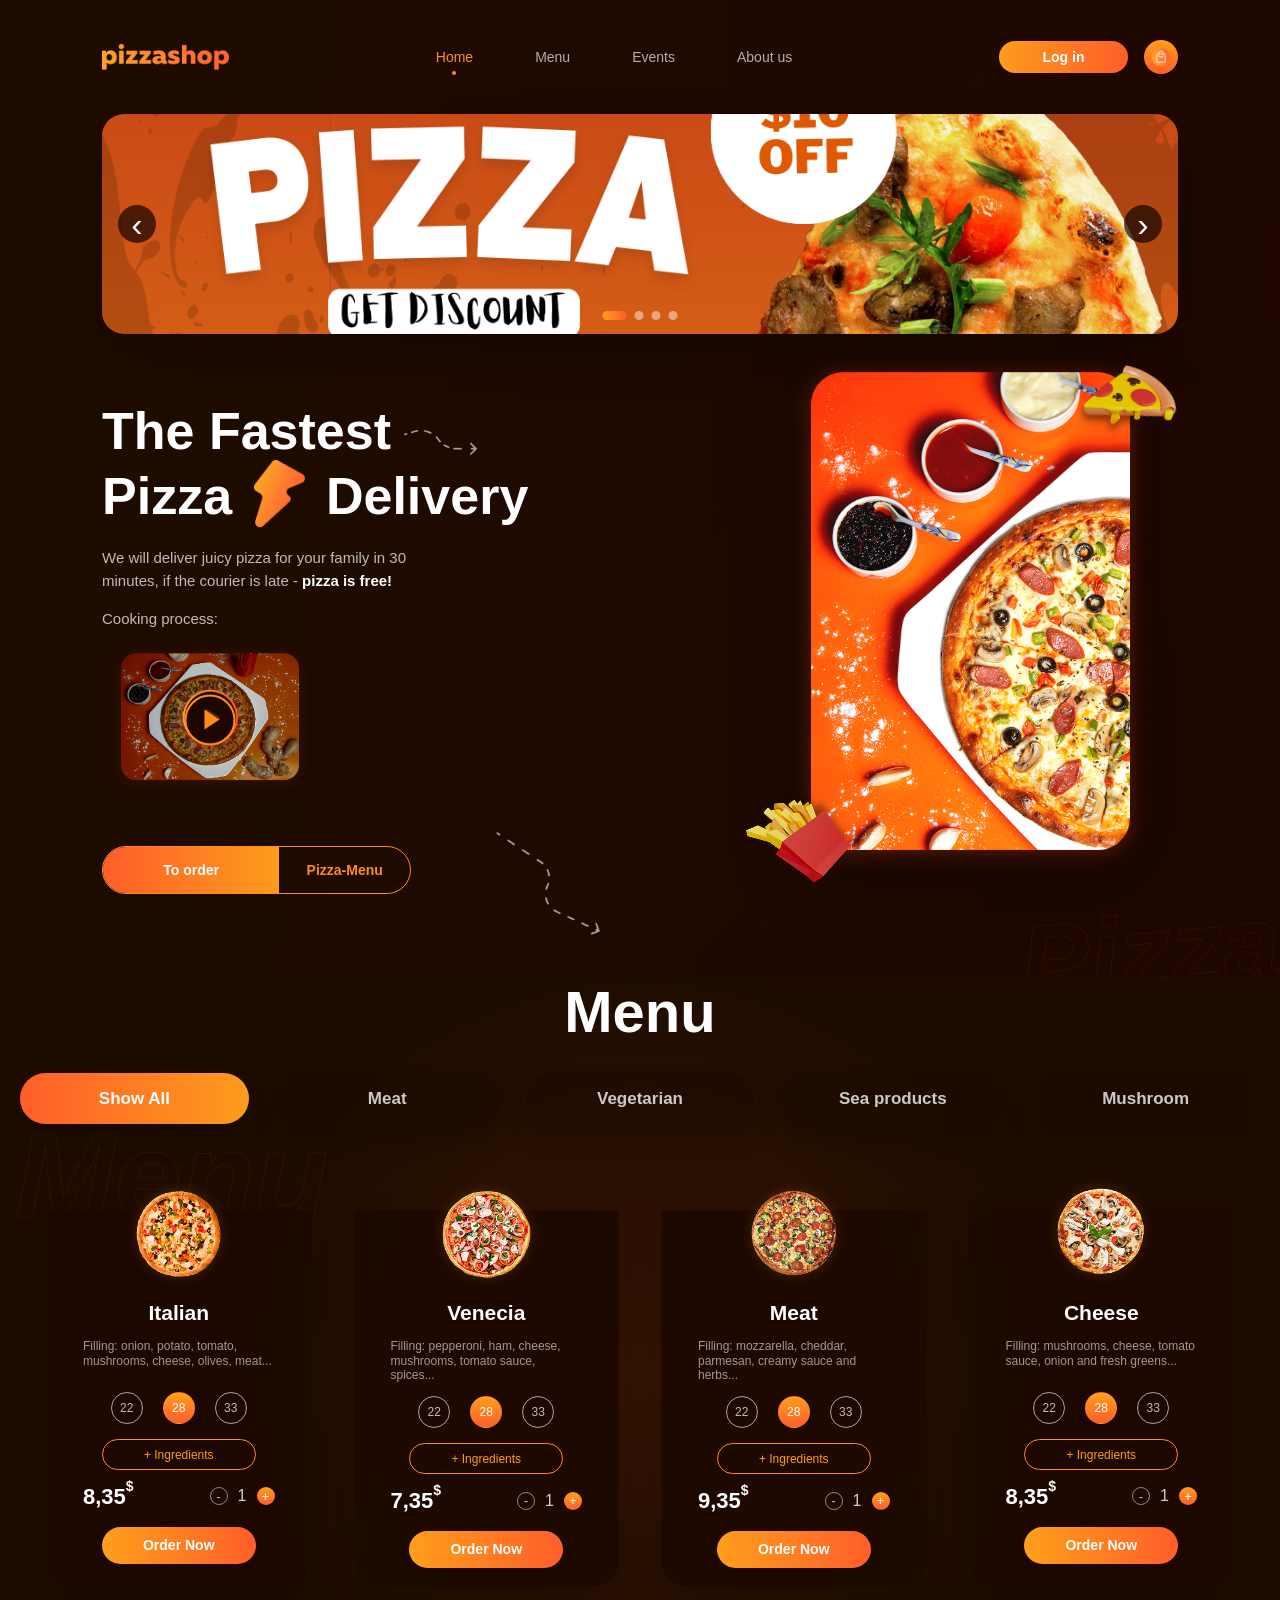
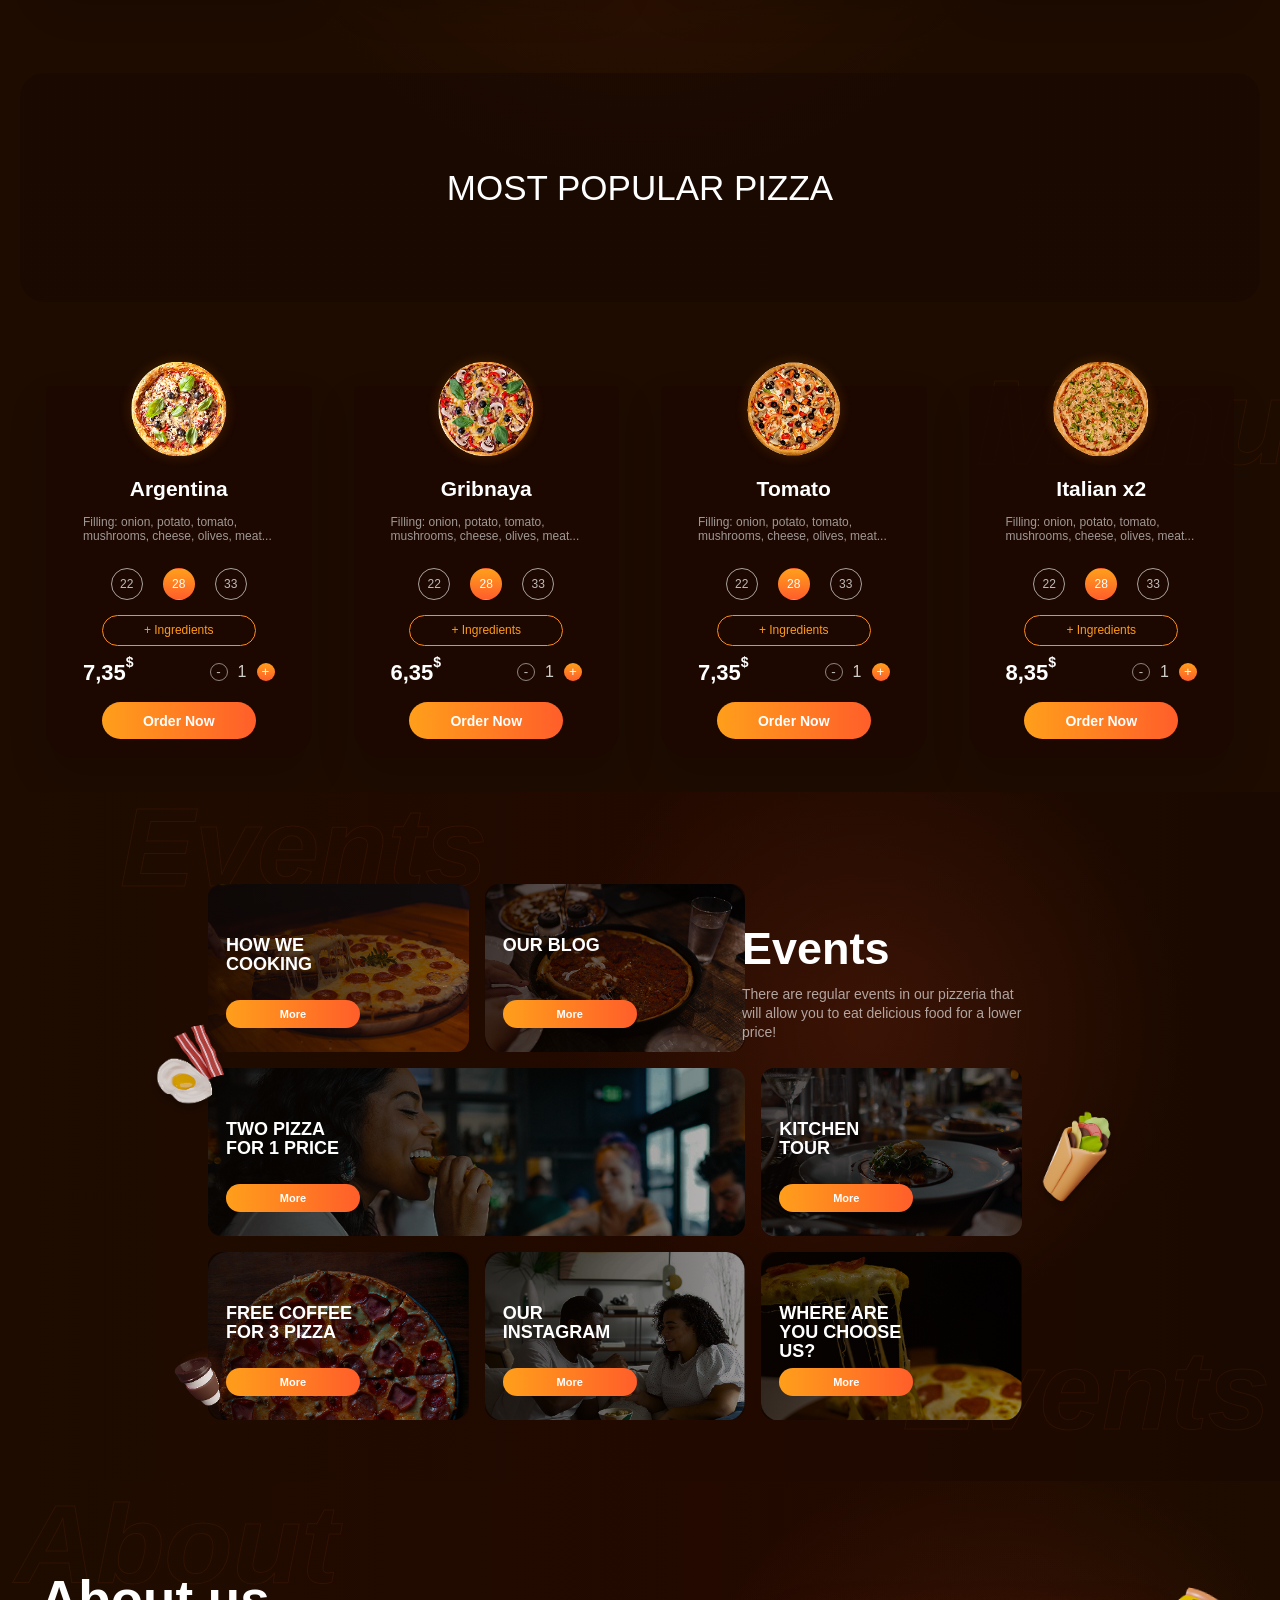
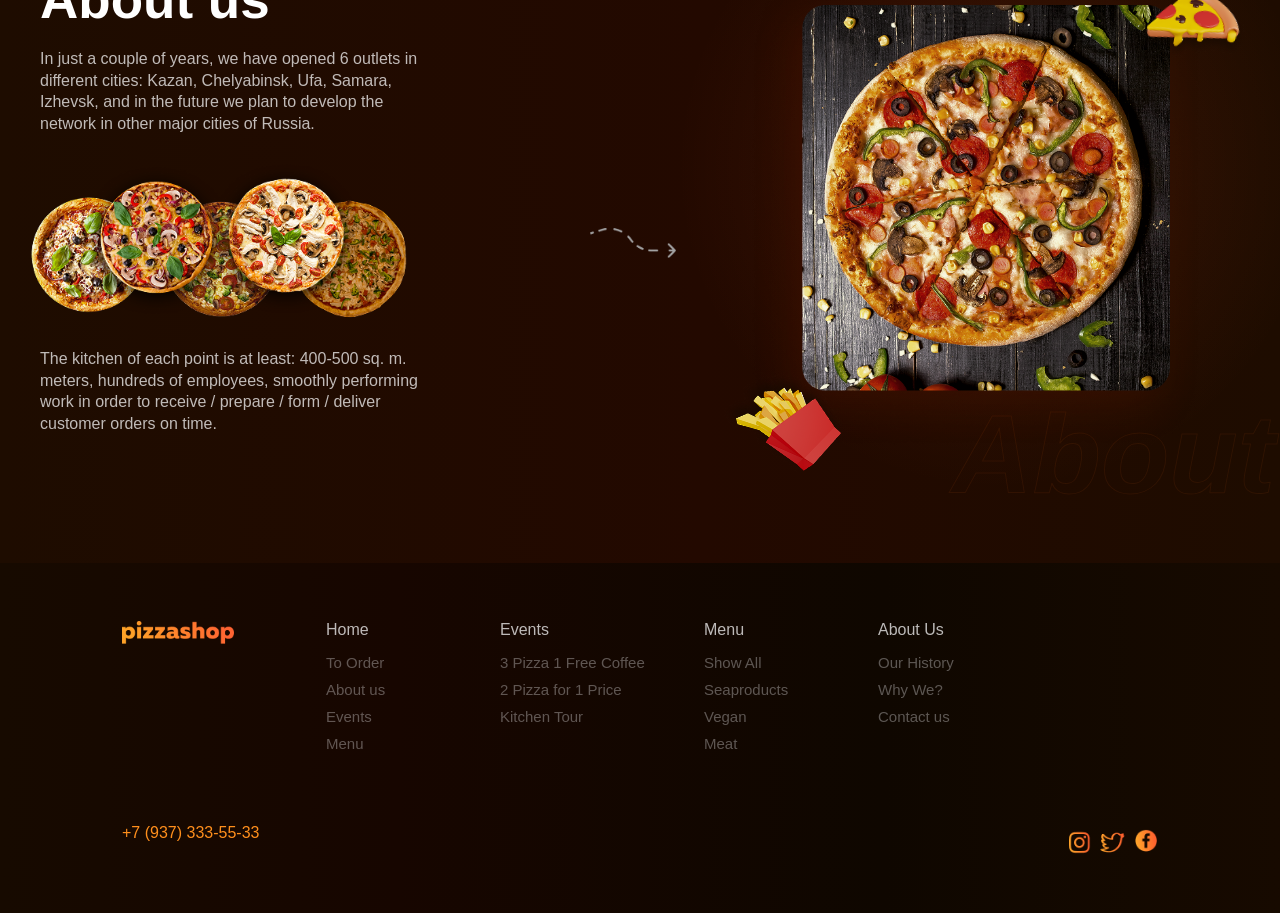
==== commit 77885ea5: "add files contact" ====
--- a/index.html
+++ b/index.html
@@ -29,6 +29,23 @@
                 </div>
             </header>
 
+            <div class="sales-carousel" aria-label="Sales carousel">
+                <div class="sales-track">
+                    <img class="sales-slide active" src="img/sales/1667399732863.png" alt="Pizza sale">
+                    <img class="sales-slide" src="img/sales/maxresdefault.jpg" alt="Pizza discount">
+                    <img class="sales-slide" src="img/sales/pizza-banner-ads-d-illustration.webp" alt="Pizza special offer">
+                    <img class="sales-slide" src="img/sales/pizza-discount-design-template.jpg" alt="Pizza promotion">
+                </div>
+                <button class="sales-arrow sales-prev" type="button" aria-label="Previous sale">&#8249;</button>
+                <button class="sales-arrow sales-next" type="button" aria-label="Next sale">&#8250;</button>
+                <div class="sales-dots" aria-label="Choose sale">
+                    <button class="active" type="button" aria-label="Show sale 1"></button>
+                    <button type="button" aria-label="Show sale 2"></button>
+                    <button type="button" aria-label="Show sale 3"></button>
+                    <button type="button" aria-label="Show sale 4"></button>
+                </div>
+            </div>
+
             <div class="hero-content">
                 <div class="copy">
                     <h1>
@@ -346,6 +363,29 @@
         </div>
     </section>
 
+    <div class="modal" id="loginModal" aria-hidden="true">
+        <div class="modal-overlay" data-close-modal></div>
+        <div class="modal-content" role="dialog" aria-modal="true" aria-labelledby="modalTitle">
+            <button class="modal-close" type="button" aria-label="Close registration form" data-close-modal>&times;</button>
+            <h2 id="modalTitle">Registration</h2>
+            <form class="register-form">
+                <label>
+                    Name
+                    <input type="text" name="name" placeholder="Your name" required>
+                </label>
+                <label>
+                    Email
+                    <input type="email" name="email" placeholder="email@example.com" required>
+                </label>
+                <label>
+                    Password
+                    <input type="password" name="password" placeholder="Create password" required>
+                </label>
+                <button class="submit-btn" type="submit">Send</button>
+            </form>
+        </div>
+    </div>
+
     <footer class="footer">
         <div class="container footer-container">
             <div class="footer-brand">
@@ -382,10 +422,84 @@
                 <h3>About Us</h3>
                 <a href="#about">Our History</a>
                 <a href="#about">Why We?</a>
+                <a href="contact.html">Contact us</a>
             </div>
 
             <img class="footer-social" src="img/social.png" alt="Instagram, Twitter and Facebook">
         </div>
     </footer>
+
+    <script>
+        const loginButton = document.querySelector(".login");
+        const modal = document.querySelector("#loginModal");
+        const closeButtons = modal.querySelectorAll("[data-close-modal]");
+        const registerForm = modal.querySelector(".register-form");
+
+        function openModal() {
+            modal.classList.add("is-open");
+            modal.setAttribute("aria-hidden", "false");
+            document.body.classList.add("modal-open");
+        }
+
+        function closeModal() {
+            modal.classList.remove("is-open");
+            modal.setAttribute("aria-hidden", "true");
+            document.body.classList.remove("modal-open");
+            registerForm.reset();
+        }
+
+        loginButton.addEventListener("click", openModal);
+
+        closeButtons.forEach((button) => {
+            button.addEventListener("click", closeModal);
+        });
+
+        registerForm.addEventListener("submit", (event) => {
+            event.preventDefault();
+            closeModal();
+        });
+
+        document.addEventListener("keydown", (event) => {
+            if (event.key === "Escape" && modal.classList.contains("is-open")) {
+                closeModal();
+            }
+        });
+
+        const salesSlides = document.querySelectorAll(".sales-slide");
+        const salesDots = document.querySelectorAll(".sales-dots button");
+        const salesPrev = document.querySelector(".sales-prev");
+        const salesNext = document.querySelector(".sales-next");
+        let currentSlide = 0;
+
+        function showSlide(index) {
+            currentSlide = (index + salesSlides.length) % salesSlides.length;
+
+            salesSlides.forEach((slide, slideIndex) => {
+                slide.classList.toggle("active", slideIndex === currentSlide);
+            });
+
+            salesDots.forEach((dot, dotIndex) => {
+                dot.classList.toggle("active", dotIndex === currentSlide);
+            });
+        }
+
+        salesPrev.addEventListener("click", () => {
+            showSlide(currentSlide - 1);
+        });
+
+        salesNext.addEventListener("click", () => {
+            showSlide(currentSlide + 1);
+        });
+
+        salesDots.forEach((dot, index) => {
+            dot.addEventListener("click", () => {
+                showSlide(index);
+            });
+        });
+
+        setInterval(() => {
+            showSlide(currentSlide + 1);
+        }, 4000);
+    </script>
 </body>
 </html>
--- a/style.css
+++ b/style.css
@@ -11,6 +11,10 @@
     background:
         radial-gradient(circle at 72% 34%, rgba(255, 82, 42, 0.18), transparent 28%),
         linear-gradient(90deg, #1e0c00 0%, #220900 52%, #1e0d00 100%);
+}
+
+body.modal-open {
+    overflow: hidden;
 }
 
 a {
@@ -139,6 +143,86 @@
 .cart-btn img {
     width: 18px;
     height: 18px;
+}
+
+.sales-carousel {
+    position: relative;
+    height: 220px;
+    margin: -52px 0 58px;
+    overflow: hidden;
+    border-radius: 22px;
+    background: #1c0801;
+    box-shadow: 0 20px 44px rgba(0, 0, 0, 0.24);
+}
+
+.sales-track,
+.sales-slide {
+    width: 100%;
+    height: 100%;
+}
+
+.sales-slide {
+    position: absolute;
+    inset: 0;
+    display: block;
+    object-fit: cover;
+    opacity: 0;
+    transition: opacity 0.35s ease;
+}
+
+.sales-slide.active {
+    opacity: 1;
+}
+
+.sales-arrow {
+    position: absolute;
+    top: 50%;
+    z-index: 1;
+    display: grid;
+    place-items: center;
+    width: 38px;
+    height: 38px;
+    border: 0;
+    border-radius: 50%;
+    color: #fff;
+    font-size: 34px;
+    line-height: 1;
+    background: rgba(23, 6, 0, 0.72);
+    cursor: pointer;
+    transform: translateY(-50%);
+}
+
+.sales-prev {
+    left: 16px;
+}
+
+.sales-next {
+    right: 16px;
+}
+
+.sales-dots {
+    position: absolute;
+    left: 50%;
+    bottom: 14px;
+    z-index: 1;
+    display: flex;
+    gap: 8px;
+    transform: translateX(-50%);
+}
+
+.sales-dots button {
+    width: 9px;
+    height: 9px;
+    border: 0;
+    border-radius: 50%;
+    background: rgba(255, 255, 255, 0.46);
+    cursor: pointer;
+}
+
+.sales-dots button.active {
+    width: 24px;
+    border-radius: 999px;
+    background: linear-gradient(90deg, #ff9f1b 0%, #ff5e2a 100%);
 }
 
 .hero-content {
@@ -458,6 +542,7 @@
 
 .events-container {
     position: relative;
+    width: min(100% - 40px, 1040px);
     min-height: 585px;
 }
 
@@ -468,7 +553,7 @@
     grid-template-columns: repeat(3, 1fr);
     gap: 16px;
     width: 814px;
-    margin-left: 60px;
+    margin-left: 88px;
 }
 
 .event-card {
@@ -559,8 +644,8 @@
 .events-info {
     position: absolute;
     z-index: 1;
-    top: 70px;
-    right: 126px;
+    top: 76px;
+    right: 88px;
     width: 330px;
 }
 
@@ -589,19 +674,19 @@
 
 .events-egg {
     left: 24px;
-    top: 153px;
+    top: 158px;
     width: 111px;
 }
 
 .events-burrito {
-    right: 60px;
-    top: 245px;
+    right: 34px;
+    top: 238px;
     width: 120px;
 }
 
 .events-coffee {
-    left: 30px;
-    bottom: 12px;
+    left: 42px;
+    bottom: 14px;
     width: 92px;
 }
 
@@ -833,6 +918,258 @@
     cursor: pointer;
 }
 
+.modal {
+    position: fixed;
+    inset: 0;
+    z-index: 20;
+    display: none;
+    place-items: center;
+    padding: 20px;
+}
+
+.modal.is-open {
+    display: grid;
+}
+
+.modal-overlay {
+    position: absolute;
+    inset: 0;
+    background: rgba(10, 3, 0, 0.76);
+    backdrop-filter: blur(5px);
+}
+
+.modal-content {
+    position: relative;
+    z-index: 1;
+    width: min(100%, 420px);
+    padding: 36px 34px 34px;
+    border: 1px solid rgba(255, 143, 28, 0.28);
+    border-radius: 18px;
+    background:
+        radial-gradient(circle at 82% 18%, rgba(255, 94, 42, 0.18), transparent 30%),
+        #1c0801;
+    box-shadow: 0 28px 70px rgba(0, 0, 0, 0.48);
+}
+
+.modal-close {
+    position: absolute;
+    top: 14px;
+    right: 16px;
+    display: grid;
+    place-items: center;
+    width: 30px;
+    height: 30px;
+    border: 0;
+    border-radius: 50%;
+    color: rgba(255, 255, 255, 0.74);
+    font-size: 26px;
+    line-height: 1;
+    background: rgba(255, 255, 255, 0.06);
+    cursor: pointer;
+}
+
+.modal-content h2 {
+    margin-bottom: 24px;
+    font-size: 32px;
+    line-height: 1;
+    font-weight: 900;
+}
+
+.register-form {
+    display: grid;
+    gap: 16px;
+}
+
+.register-form label {
+    display: grid;
+    gap: 8px;
+    color: rgba(255, 255, 255, 0.76);
+    font-size: 14px;
+    font-weight: 600;
+}
+
+.register-form input {
+    width: 100%;
+    height: 46px;
+    padding: 0 16px;
+    border: 1px solid rgba(255, 143, 28, 0.28);
+    border-radius: 999px;
+    color: #fff;
+    font: inherit;
+    background: rgba(255, 255, 255, 0.06);
+    outline: none;
+}
+
+.register-form input:focus {
+    border-color: #ff8f1c;
+}
+
+.register-form input::placeholder {
+    color: rgba(255, 255, 255, 0.34);
+}
+
+.submit-btn {
+    height: 46px;
+    margin-top: 8px;
+    border: 0;
+    border-radius: 999px;
+    color: #fff;
+    font-size: 15px;
+    font-weight: 700;
+    background: linear-gradient(90deg, #ff9f1b 0%, #ff5e2a 100%);
+    cursor: pointer;
+}
+
+.contact-page {
+    min-height: 100vh;
+    padding-bottom: 70px;
+    background:
+        radial-gradient(circle at 70% 22%, rgba(255, 94, 42, 0.14), transparent 28%),
+        linear-gradient(90deg, #1e0c00 0%, #220900 52%, #1e0d00 100%);
+}
+
+.contact-header {
+    margin-bottom: 72px;
+}
+
+.contact-back {
+    display: grid;
+    place-items: center;
+    width: 100px;
+    height: 32px;
+    border-radius: 999px;
+    color: #fff;
+    font-size: 14px;
+    font-weight: 700;
+    background: linear-gradient(90deg, #fe9c1c 0%, #ff5e2a 100%);
+}
+
+.contact-layout {
+    display: grid;
+    grid-template-columns: 1fr 420px;
+    gap: 54px;
+    align-items: start;
+    margin-bottom: 44px;
+}
+
+.contact-info h1 {
+    margin-bottom: 20px;
+    font-size: 52px;
+    line-height: 1;
+    font-weight: 900;
+}
+
+.contact-info p {
+    max-width: 440px;
+    margin-bottom: 30px;
+    color: rgba(255, 255, 255, 0.68);
+    font-size: 16px;
+    line-height: 1.45;
+}
+
+.contact-details {
+    display: grid;
+    grid-template-columns: repeat(2, minmax(0, 1fr));
+    gap: 18px;
+    max-width: 640px;
+}
+
+.contact-details div,
+.feedback-form {
+    border: 1px solid rgba(255, 143, 28, 0.2);
+    border-radius: 16px;
+    background: rgba(28, 8, 1, 0.82);
+    box-shadow: 0 18px 38px rgba(0, 0, 0, 0.16);
+}
+
+.contact-details div {
+    display: grid;
+    gap: 8px;
+    min-height: 112px;
+    padding: 22px;
+}
+
+.contact-details span {
+    color: #ff8f1c;
+    font-size: 13px;
+    font-weight: 700;
+}
+
+.contact-details strong,
+.contact-details a {
+    color: rgba(255, 255, 255, 0.86);
+    font-size: 16px;
+    line-height: 1.35;
+}
+
+.feedback-form {
+    display: grid;
+    gap: 16px;
+    padding: 30px;
+}
+
+.feedback-form h2 {
+    font-size: 30px;
+    line-height: 1;
+}
+
+.feedback-form label {
+    display: grid;
+    gap: 8px;
+    color: rgba(255, 255, 255, 0.76);
+    font-size: 14px;
+    font-weight: 600;
+}
+
+.feedback-form input,
+.feedback-form textarea {
+    width: 100%;
+    border: 1px solid rgba(255, 143, 28, 0.28);
+    color: #fff;
+    font: inherit;
+    background: rgba(255, 255, 255, 0.06);
+    outline: none;
+}
+
+.feedback-form input {
+    height: 46px;
+    padding: 0 16px;
+    border-radius: 999px;
+}
+
+.feedback-form textarea {
+    min-height: 120px;
+    resize: vertical;
+    padding: 14px 16px;
+    border-radius: 16px;
+}
+
+.feedback-form input:focus,
+.feedback-form textarea:focus {
+    border-color: #ff8f1c;
+}
+
+.feedback-form input::placeholder,
+.feedback-form textarea::placeholder {
+    color: rgba(255, 255, 255, 0.34);
+}
+
+.contact-map {
+    height: 360px;
+    overflow: hidden;
+    border: 1px solid rgba(255, 143, 28, 0.2);
+    border-radius: 20px;
+    background: #1c0801;
+    box-shadow: 0 20px 44px rgba(0, 0, 0, 0.22);
+}
+
+.contact-map iframe {
+    display: block;
+    width: 100%;
+    height: 100%;
+    border: 0;
+}
+
 .footer {
     padding: 0;
     background:
@@ -913,6 +1250,11 @@
         gap: 18px;
     }
 
+    .sales-carousel {
+        height: 190px;
+        margin: -40px 0 46px;
+    }
+
     .nav {
         gap: 26px;
     }
@@ -945,6 +1287,19 @@
     .about-container {
         grid-template-columns: 1fr;
         gap: 40px;
+    }
+
+    .contact-header {
+        margin-bottom: 44px;
+    }
+
+    .contact-layout {
+        grid-template-columns: 1fr;
+        gap: 34px;
+    }
+
+    .contact-map {
+        height: 320px;
     }
 
     .about-copy {
@@ -1029,6 +1384,26 @@
         margin-bottom: 42px;
     }
 
+    .sales-carousel {
+        height: 150px;
+        margin: -18px 0 38px;
+        border-radius: 16px;
+    }
+
+    .sales-arrow {
+        width: 32px;
+        height: 32px;
+        font-size: 28px;
+    }
+
+    .sales-prev {
+        left: 10px;
+    }
+
+    .sales-next {
+        right: 10px;
+    }
+
     .nav {
         order: 3;
         width: 100%;
@@ -1152,6 +1527,23 @@
         font-size: 40px;
     }
 
+    .contact-info h1 {
+        font-size: 40px;
+    }
+
+    .contact-details {
+        grid-template-columns: 1fr;
+    }
+
+    .feedback-form {
+        padding: 24px;
+    }
+
+    .contact-map {
+        height: 260px;
+        border-radius: 16px;
+    }
+
     .footer-container {
         grid-template-columns: 1fr;
         min-height: auto;
